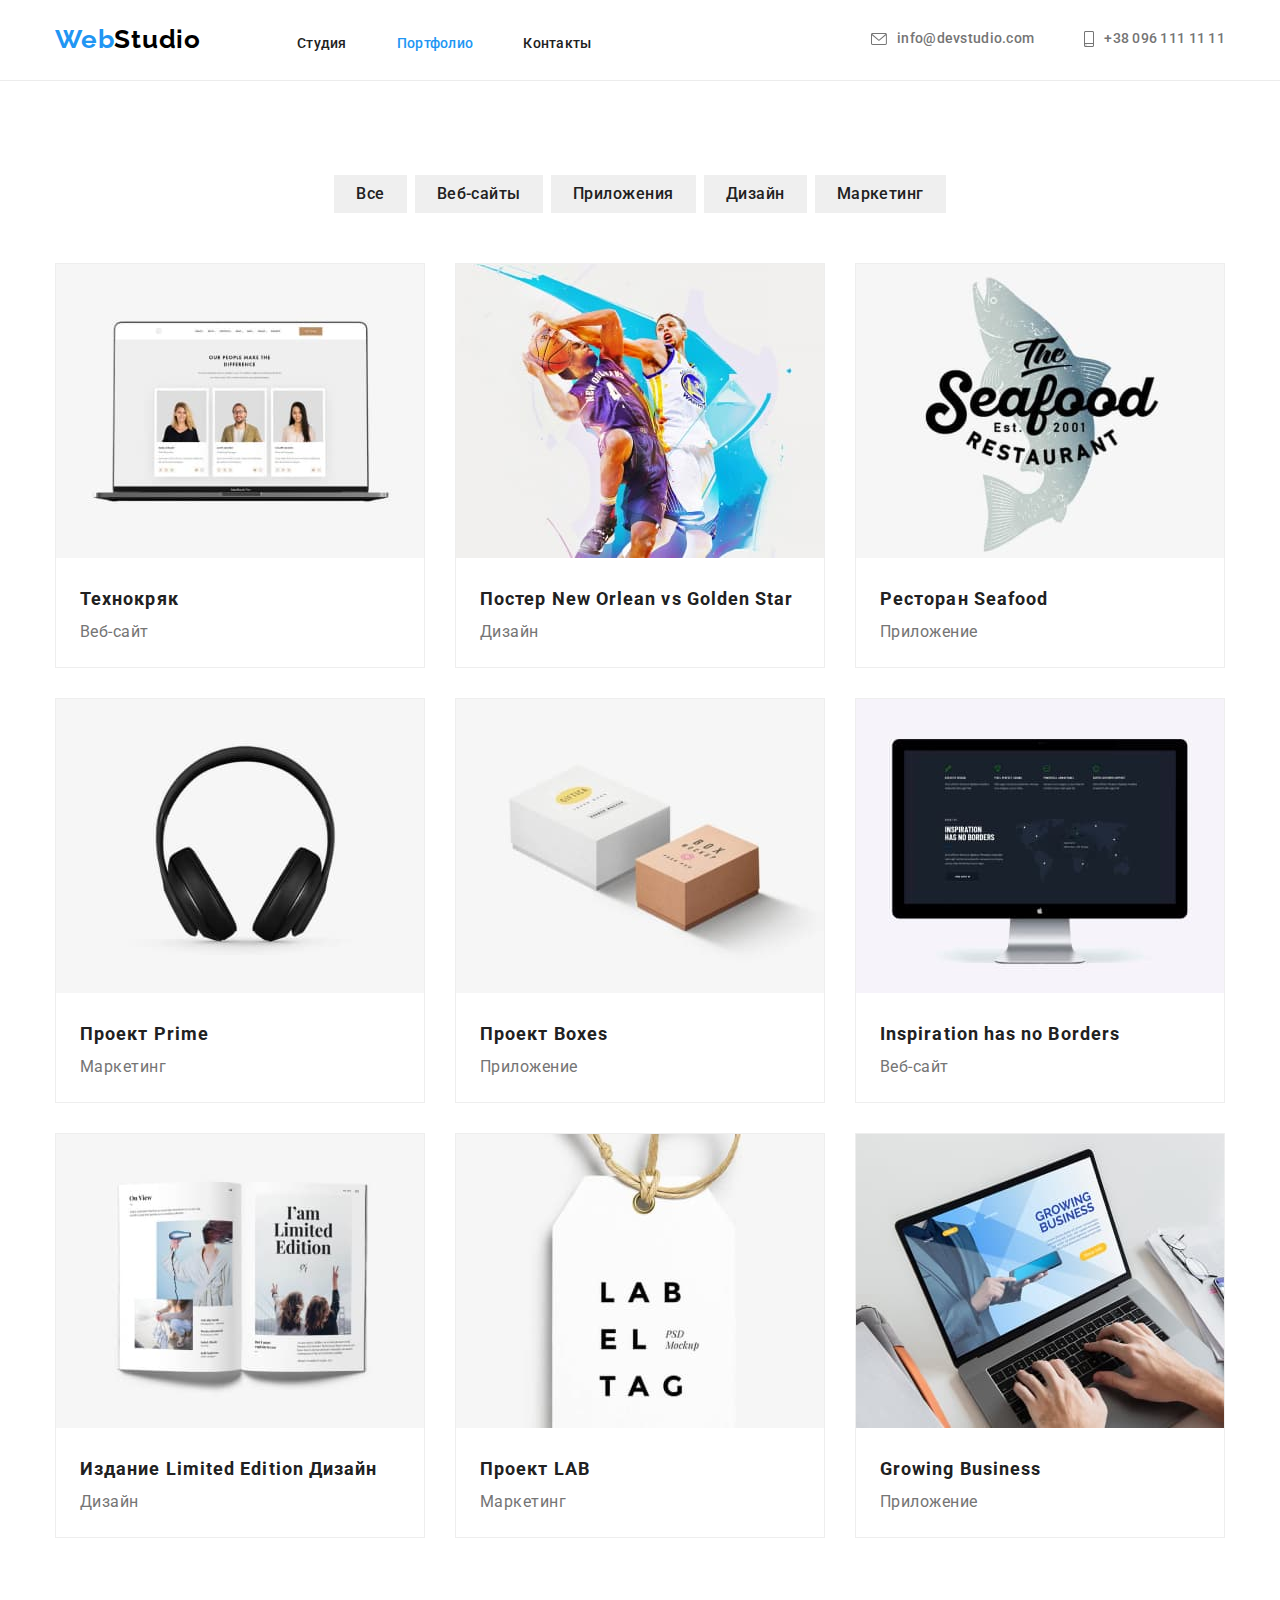
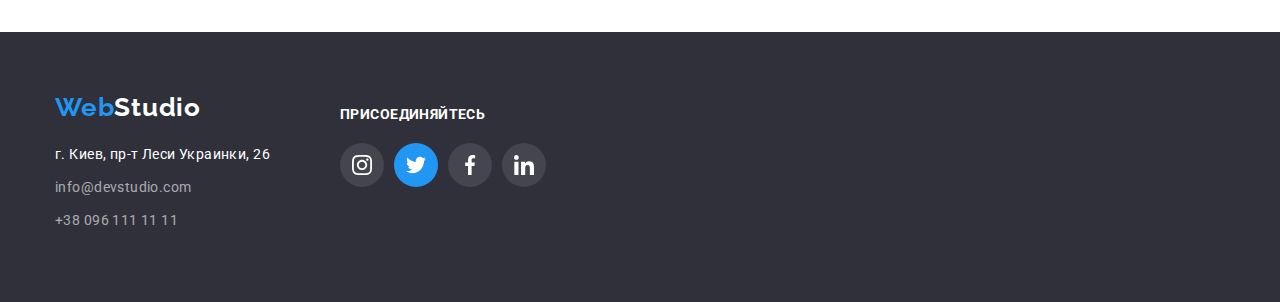
==== portfolio.html @ 2ca8a131 "GoIT" ====
<!DOCTYPE html>
<html lang="ru">
  <head>
    <meta charset="UTF-8" />
    <meta http-equiv="X-UA-Compatible" content="IE=edge" />
    <meta name="viewport" content="width=device-width, initial-scale=1.0" />
    <title>Document</title>
    <link rel="preconnect" href="https://fonts.googleapis.com" />
    <link rel="preconnect" href="https://fonts.gstatic.com" crossorigin />
    <link
      href="https://fonts.googleapis.com/css2?family=Raleway:wght@700&family=Roboto:wght@400;500;700;900&display=swap"
      rel="stylesheet"
    />
    <link
      rel="stylesheet"
      href="https://cdnjs.cloudflare.com/ajax/libs/modern-normalize/1.0.0/modern-normalize.min.css"
    />
    <link rel="stylesheet" href="./css/styles.css" />
  </head>

  <body>
    <!--header-->
    <header class="header">
      <div class="container main-nav">
        <nav class="nav">
          <a href="index.html" class="logo-fist"
            >Web<span class="logo-second">Studio</span>
          </a>

          <ul class="list-nav">
            <li class="item">
              <a href="./index.html " class="link">Студия</a>
            </li>
            <li class="item">
              <a href="./portfolio.html" class="link current">Портфолио</a>
            </li>
            <li class="item">
              <a href="./index.html" class="link">Контакты</a>
            </li>
          </ul>
        </nav>

        <ul class="list-contacts">
          <li class="item">
            <a href="mailto:info@devstudio.com" class="link">
              <svg class="icon" width="16" height="12">
                <use href="./images/symbol-defs.svg#envelope"></use>
              </svg>
              info@devstudio.com
            </a>
          </li>
          <li class="item">
            <a href="tel:+380961111111" class="link">
              <svg class="icon" width="10" height="16">
                <use href="./images/symbol-defs.svg#smartphone"></use>
              </svg>
              +38 096 111 11 11
            </a>
          </li>
        </ul>
      </div>
    </header>
    <main class="portfolio-content">
      <section class="portfolio-section">
        <div class="container">
          <ul class="filters">
            <li class="item">
              <button type="button" class="btn">Все</button>
            </li>
            <li class="item">
              <button type="button" class="btn">Веб-сайты</button>
            </li>
            <li class="item">
              <button type="button" class="btn">Приложения</button>
            </li>
            <li class="item">
              <button type="button" class="btn">Дизайн</button>
            </li>
            <li class="item">
              <button type="button" class="btn">Маркетинг</button>
            </li>
          </ul>

          <ul class="soft-list">
            <li class="item">
              <a href="">
                <img src="./images/laptop.jpg" width="370" alt="laptop" />
              </a>

              <div class="soft-card">
                <h3 class="card-name">Технокряк</h3>
                <p class="card-text">Веб-сайт</p>
              </div>
            </li>
            <li class="item">
              <a href="">
                <img src="./images/poster.jpg" width="370" alt="poster" />
              </a>
              <div class="soft-card">
                <h3 class="card-name">Постер New Orlean vs Golden Star</h3>
                <p class="card-text">Дизайн</p>
              </div>
            </li>
            <li class="item">
              <a href="">
                <img
                  src="./images/logo-restaurant.jpg"
                  width="370"
                  alt="restaurant"
              /></a>
              <div class="soft-card">
                <h3 class="card-name">Ресторан Seafood</h3>
                <p class="card-text">Приложение</p>
              </div>
            </li>
            <li class="item">
              <a href="">
                <img src="./images/headphones.jpg" width="370" alt="headphones"
              /></a>
              <div class="soft-card">
                <h3 class="card-name">Проект Prime</h3>
                <p class="card-text">Маркетинг</p>
              </div>
            </li>
            <li class="item">
              <a href=""
                ><img src="./images/box.jpg" width="370" alt="box"
              /></a>
              <div class="soft-card">
                <h3 class="card-name">Проект Boxes</h3>
                <p class="card-text">Приложение</p>
              </div>
            </li>
            <li class="item">
              <a href=""
                ><img src="./images/monoblock.jpg" width="370" alt="monoblock"
              /></a>
              <div class="soft-card">
                <h3 class="card-name">Inspiration has no Borders</h3>
                <p class="card-text">Веб-сайт</p>
              </div>
            </li>
            <li class="item">
              <a href=""
                ><img src="./images/book.jpg" width="370" alt="book"
              /></a>
              <div class="soft-card">
                <h3 class="card-name">Издание Limited Edition Дизайн</h3>
                <p class="card-text">Дизайн</p>
              </div>
            </li>
            <li class="item">
              <a href=""
                ><img src="./images/tag.jpg" width="370" alt="tag"
              /></a>
              <div class="soft-card">
                <h3 class="card-name">Проект LAB</h3>
                <p class="card-text">Маркетинг</p>
              </div>
            </li>
            <li class="item">
              <a href=""
                ><img
                  src="./images/working-on-a-laptop.jpg"
                  width="370"
                  alt="working"
              /></a>
              <div class="soft-card">
                <h3 class="card-name">Growing Business</h3>
                <p class="card-text">Приложение</p>
              </div>
            </li>
          </ul>
        </div>
      </section>
    </main>
    <footer class="footer">
      <div class="container">
        <div class="info-footer">
          <div class="footer-logo">
            <a href="index.htm" class="logo-third"
              >Web<span class="logo-fourth">Studio</span>
            </a>
          </div>

          <address class="address">
            <ul>
              <li>г. Киев, пр-т Леси Украинки, 26</li>
              <li>
                <a href="mailto:info@devstudio.com" class="link"
                  >info@devstudio.com</a
                >
              </li>
              <li class="item">
                <a href="tel:+380961111111" class="link">+38 096 111 11 11</a>
              </li>
            </ul>
          </address>
        </div>
        <section class="network">
          <h3 class="network-name">присоединяйтесь</h3>
          <ul class="network-list">
            <li class="item">
              <a href="https://www.instagram.com/" class="link">
                <svg class="icon" width="20" height="20">
                  <use href="./images/symbol-defs.svg#instagram"></use>
                </svg>
              </a>
            </li>
            <li class="item">
              <a href="https://twitter.com/" class="link twitter">
                <svg class="icon" width="20" height="20">
                  <use href="./images/symbol-defs.svg#twitter"></use>
                </svg>
              </a>
            </li>
            <li class="item">
              <a href="https://facebook.com/" class="link">
                <svg class="icon" width="20" height="20">
                  <use href="./images/symbol-defs.svg#facebook"></use>
                </svg>
              </a>
            </li>
            <li class="item">
              <a href="https://linkedin.com/" class="link">
                <svg class="icon" width="20" height="20">
                  <use href="./images/symbol-defs.svg#linkedin"></use>
                </svg>
              </a>
            </li>
          </ul>
        </section>
      </div>
    </footer>
  </body>
</html>
---- css/styles.css ----
:root {
    --primary-text-color: #757575;
    --title-tex-color:#212121;
    --accent-color:#2196F3;
    --primary-white-color:#FFFFFF;
    --primary-background-color:#E5E5E5;
    --secondary-background-color:#2F303A;
    --primary-icon-color:#afb1b8;
}
body {
    
    margin: 0;
    font-family: 'Roboto',
    sans-serif;
    font-size: 14px;
    background-color: var(--primary-white-color);
    color: var(--primary-text-color);
}
html {
    box-sizing: border-box;
}
*,
 ::before,
 ::after {
    box-sizing: inherit;
}

a {
    text-decoration: none;
}
a:hover {
    text-decoration: none;
}

ul,
li { 
    margin: 0;
    padding: 0;
    list-style-type: none;
}
.img {
    display: block;
}
/*heder*/
.container {
   
    width: 1200px;
    padding-right:  15px;
    padding-left:  15px;
    margin-left: auto;
    margin-right: auto;
    
}
.header {
    padding-top: 24px;
    padding-bottom: 25px;
    background: var(--primary-white-color);
    border-bottom: 1px solid #ECECEC;
}
.main-nav {
    display: flex;
    align-items: center;
   
}
   
.logo-fist,
.logo-second {
    display: inline-block;
    margin: 0;
    padding: 0;
    margin-left: auto;
    
    font-family: Raleway;
    font-weight: 700;
    font-size: 26px;
    line-height: 1.19;
    letter-spacing: 0.03em;
    
    
}

.logo-second {
   
    color: #000000;

}
.logo-fist {

    color: var(--accent-color);
    
}
.list-nav {
    
    display: inline-flex;
    margin-left: 93px;
}
.list-nav .item + .item {
    
    margin-left: 50px;
   
}

.list-nav .link {
    display: block;
    font-weight: 500;
    font-size: 14px;
    line-height: 1.14;
    letter-spacing: 0.02em;
    color: var(--title-tex-color);
} 
.list-nav .link.current {
    color: var(--accent-color);
}
.list-nav .link:hover,
.list-nav .link:focus {
    color: var(--accent-color);
}
.list-contacts {

    display: inline-flex;
    margin-left: auto;
    
}
.list-contacts .item + .item {
    margin-left: 50px;
}
.list-contacts .link {
    display: flex;
    align-items:center;
    font-weight: 500;
    font-size: 14px;
    line-height: 1.14;
    letter-spacing: 0.02em;
    color: var(--primary-text-color);

}
.list-contacts .icon {

    margin-right: 10px;
    fill: var(--primary-text-color);
}
.list-contacts a:hover svg,
.list-contacts a:focus svg{
    fill: var(--accent-color);}

.list-contacts .link:hover,
.list-contacts .link:focus {
    color: var(--accent-color);
    fill: var(--accent-color);
}

/*hero*/
.hero {
    padding-top: 200px;
    padding-bottom: 200px;
    margin: 0 auto;
    text-align: center;    
    background: var(--secondary-background-color);
} 

/* Img Overlay */

.overlay {

    max-width: 1600px;
    min-height: 600px;
    margin-left: auto;
    margin-right: auto;
    background-image: linear-gradient(to right, rgba(47, 48, 58, 0.5), rgba(47, 48, 58, 0.3)), url(../images/img-overlay.jpg); 
    background-repeat: no-repeat;
    background-position: center;
    background-size: cover;

}

h1 {
    
    
    margin-top: 0px;
    font-weight: 900;  
    font-size: 44px;
    line-height:1.36;
    letter-spacing: 0.06em;
    margin-bottom: 30px;
    text-transform: uppercase;
    color: var(--primary-white-color);
   
}


.button {

    display: inline-block;  
    padding: 10px 32px;
    min-width: 200px;
    font-family: inherit;
    font-weight: 700;
    font-size: 16px;
    line-height: 1.87;
    align-items: center;
    letter-spacing: 0.06em;
    cursor: pointer;
    color: var(--primary-white-color);
    background-color: var(--accent-color);
    
}
.button:hover,
.button:focus {
    filter: drop-shadow(0px 4px 4px rgba(0, 0, 0, 0.25));
    border-radius: 4px solid;
}
.button .primary {
    color: var(--title-tex-color);
    background-color: #F5F4FA;
}
.button .secondary {
    color: var(--accent-color);
    background-color: var(--primary-white-color);
}
/*peculiarities*/
.post {
    
    background: var(--primary-white-color);
    padding-top: 94px;
    padding-bottom: 94px;
   
       }
.post-list {
    
    display: flex;
    flex-wrap: wrap;
    
}
.post-list .item {
    width: 270px;
        
}
.post-list .item + .item {
     margin-left: 30px;
    
}
.post-title {
    margin: 0;
    padding: 0;
    margin-bottom: 10px;
    font-weight: 700;
    font-size: 14px;
    line-height: 1.14;
    letter-spacing: 0.03em;
    text-transform: uppercase;
    color: var(--title-tex-color);
}
.post-text {
    margin: 0;
    padding: 0;
    font-weight: 400;
    font-size: 14px;
    line-height: 1.71;
    letter-spacing: 0.03em;
    color: var(--primary-text-color);
}
.icon-box {
    display: flex;
    justify-content: center;
    align-items: center;

    width: 270px;
    height: 120px;
    margin-bottom: 30px;
    background: #F5F4FA;
    border-radius: 4px;

} 
.icon-box + .icon-box {
    margin-left: 30px;
}

/*we doing */
.we-doing {
    
    padding-bottom: 94px;
    background: var(--primary-white-color);
}
.content-list {
    display: flex;
    flex-wrap: wrap;
}
.content-list .item + .item {
    margin-left: 30px; 
}

.section-name 
{
    margin: 0 auto;
    margin-bottom: 50px;
   
    font-weight: 700;
    font-size: 36px;
    text-align: center;
    letter-spacing: 0.03em;
    line-height: 1.17;
    color: var(--title-tex-color);
} 



/*our team*/
.team {
   
    padding-top:  94px;
    padding-bottom: 94px;
    background: #F5F4FA;
}
.team-list {

    display: flex;
    flex-wrap: wrap;
}
.team-list .item + .item {
    
    margin-left: 30px;
}
     
.team-list .item {
    text-align: center;
    align-items:center;
    background: #FFFFFF;
    box-shadow: 0px 1px 3px rgba(0, 0, 0, 0.12),
    0px 1px 1px rgba(0, 0, 0, 0.14),
    0px 2px 1px rgba(0, 0, 0, 0.2);
    border-radius: 0px 0px 4px 4px;
    
}         
.team-box {
    
    padding-top: 30px;
    padding-bottom: 30px;
    
}           

.box-name {
    margin: 0;
    margin-bottom: 10px;
    font-weight: 500;
    font-size: 16px;
    line-height: 1.19;
    letter-spacing: 0.03em;
    color: var(--title-tex-color);

}
.box-text {
    margin: 0;
    font-weight: 400;
    font-size: 16px;
    line-height: 1.19;
    letter-spacing: 0.03em;
    color: var(--primary-text-color);

}
.social-list {

    display: flex;
    justify-content: center;
    align-items: center;
    margin-top: 15px;
    
}
.social-list .list-item + .list-item {
    margin-left: 10px;
}
.social-list .link {

    display: flex;
    justify-content: center;
    align-items:center;
    text-decoration: none;
    width: 44px;
    height: 44px;
    border-radius: 50%; 
    
}
.social-list .icon {
   
    fill: var(--primary-icon-color);
}

.social-list a:hover svg,
.social-list a:focus svg {

    fill: var(--primary-white-color);
}      

.social-list .link:hover,
.social-list .link:focus {
    fill: var(--primary-white-color);
    background-color:var(--accent-color);
}

/*clients*/

.clients {
    
    padding-top: 94px;
    padding-bottom:  94px;
}
.clients-list {

    display: flex;
    flex-wrap: wrap;
}

.clients .link {
    display: flex;
    justify-content: center;
    align-items:center;
    width: 170px;
    height: 92px;
    border: 1px solid #AFB1B8;
}
.clients .item + .item {
    
    margin-left: 30px;
    
}

.clients .icon {
    fill: var(--primary-icon-color);
}
.clients a:hover svg,
.clients a:focus svg {

    fill: var(--accent-color);
 
}
.clients .link:hover,
.clients .link:focus{
    border: 1px solid var(--accent-color);
}


/* basement */ 
.footer {

    display: flex; 
    padding-top: 60px;
    padding-bottom: 60px;
    background: var(--secondary-background-color);
}
.footer-logo {
    
    margin-bottom: 20px;
}
.logo-third,
.logo-fourth {

    font-family: Raleway;
    font-weight: 700;
    font-size: 26px;
    line-height: 1.19;
    letter-spacing: 0.03em;
}
.logo-third {
    text-decoration: none;
    color: var(--accent-color);

}
.logo-fourth {   
    color: var(--primary-white-color);

}

.address li {
    display: block;
    margin: 0;
    margin-bottom: 9px; 

    font-style: normal;
    font-weight: 400;
    font-size: 14px;
    line-height: 1.71;
    letter-spacing: 0.03em;
    color: var(--primary-white-color);
    
}
.address .link {
    display: block;
    margin: 0;

    font-style: normal;
    font-weight: 400;
    font-size: 14px;
    line-height: 1.71;
    letter-spacing: 0.03em;
    color: rgba(255, 255, 255, 0.6);

}
.info-footer { 
    float: left;
    margin-right: 70px;
}

/*social networks*/

.network {
    display: flex;
    flex-direction: column;
    margin-top: 15px;
    width: 206px;
    
   
}
.network-name {
    margin: 0;
    margin-bottom: 20px;

    font-weight: 700;
    font-size: 14px;
    line-height: 1.14;
    letter-spacing: 0.03em;
    text-transform: uppercase;
    color: var(--primary-white-color);
}

.network-list {
    display: flex;
    flex-wrap: wrap;
}
.network-list .link {
   display: flex;
   justify-content: center;
   align-items:center;
   width: 44px;
   height: 44px;
   border-radius: 50%;
   background: rgba(255, 255, 255, 0.1)
}
.network-list .item + .item {
    margin-left: 10px;
}
.network .icon{
    fill: var(--primary-white-color);
}

.network .twitter {
    background: var(--accent-color);
}
/* Portfolio Page*/
.btn { 
    display: block;
    font-family: inherit;
    border-radius: 4px solid;
    border: transparent;
    font-weight: 500;
    font-size: 16px;
    line-height: 1.62;
    text-align: center;
    letter-spacing: 0.03em;
    padding: 6px 22px;
    cursor: pointer;
    overflow:hidden;
    color: var(--title-tex-color);
}
.btn:hover,
.btn:focus {
    color: #FFFFFF;
    background: #2196F3;
    box-shadow: 0px 3px 1px rgba(0, 0, 0, 0.1),
    0px 1px 2px rgba(0, 0, 0, 0.08),
    0px 2px 2px rgba(0, 0, 0, 0.12);
    border-radius: 4px;
}


/*portfolio section*/
.portfolio-section {
    padding-top: 94px;
    padding-bottom: 94px;
     
}

.filters {
    display: flex;
    align-items: center;
    text-align: center;
    justify-content: center;
    margin-bottom: 50px;
      
}
.filters .item + .item {
    margin-left: 8px;
}

.soft-list {

    display: flex;
    flex-wrap: wrap; 
    margin-right: 0; 
    margin-left: 0; 
   
}

.soft-list .item{
    width: calc((100% - 60px)/3) ;
    margin-right: 30px;
    margin-bottom: 30px;
} 

.soft-list .item {
    overflow:hidden;
    background: #FFFFFF;
    border: 1px solid #EEEEEE;
    box-sizing: border-box;

}
.soft-list .item:nth-child( 3n ) {
    margin-right: 0;
    
}
.soft-list .item:nth-last-child( -n +3 ) {
    margin-bottom: 0;
}
.soft-list .item:hover {
    border: 1px solid #EEEEEE;
    box-sizing: border-box;
    box-shadow: 0px 1px 1px rgba(0, 0, 0, 0.12), 0px 4px 4px rgba(0, 0, 0, 0.06), 1px 4px 6px rgba(0, 0, 0, 0.16);

}
.soft-card {
    padding-top: 20px;
    padding-bottom: 20px;
    padding-left: 24px;
}
.card-name {
    margin: 0;
    font-weight: 700;
    font-size: 18px;
    line-height: 2;
    letter-spacing: 0.06em;
    color: var(--title-tex-color);
}
.card-text {
    margin: 0;
    font-weight: 400;
    font-size: 16px;
    line-height: 1.87;
    letter-spacing: 0.03em;
    color: var(--primary-text-color);
}
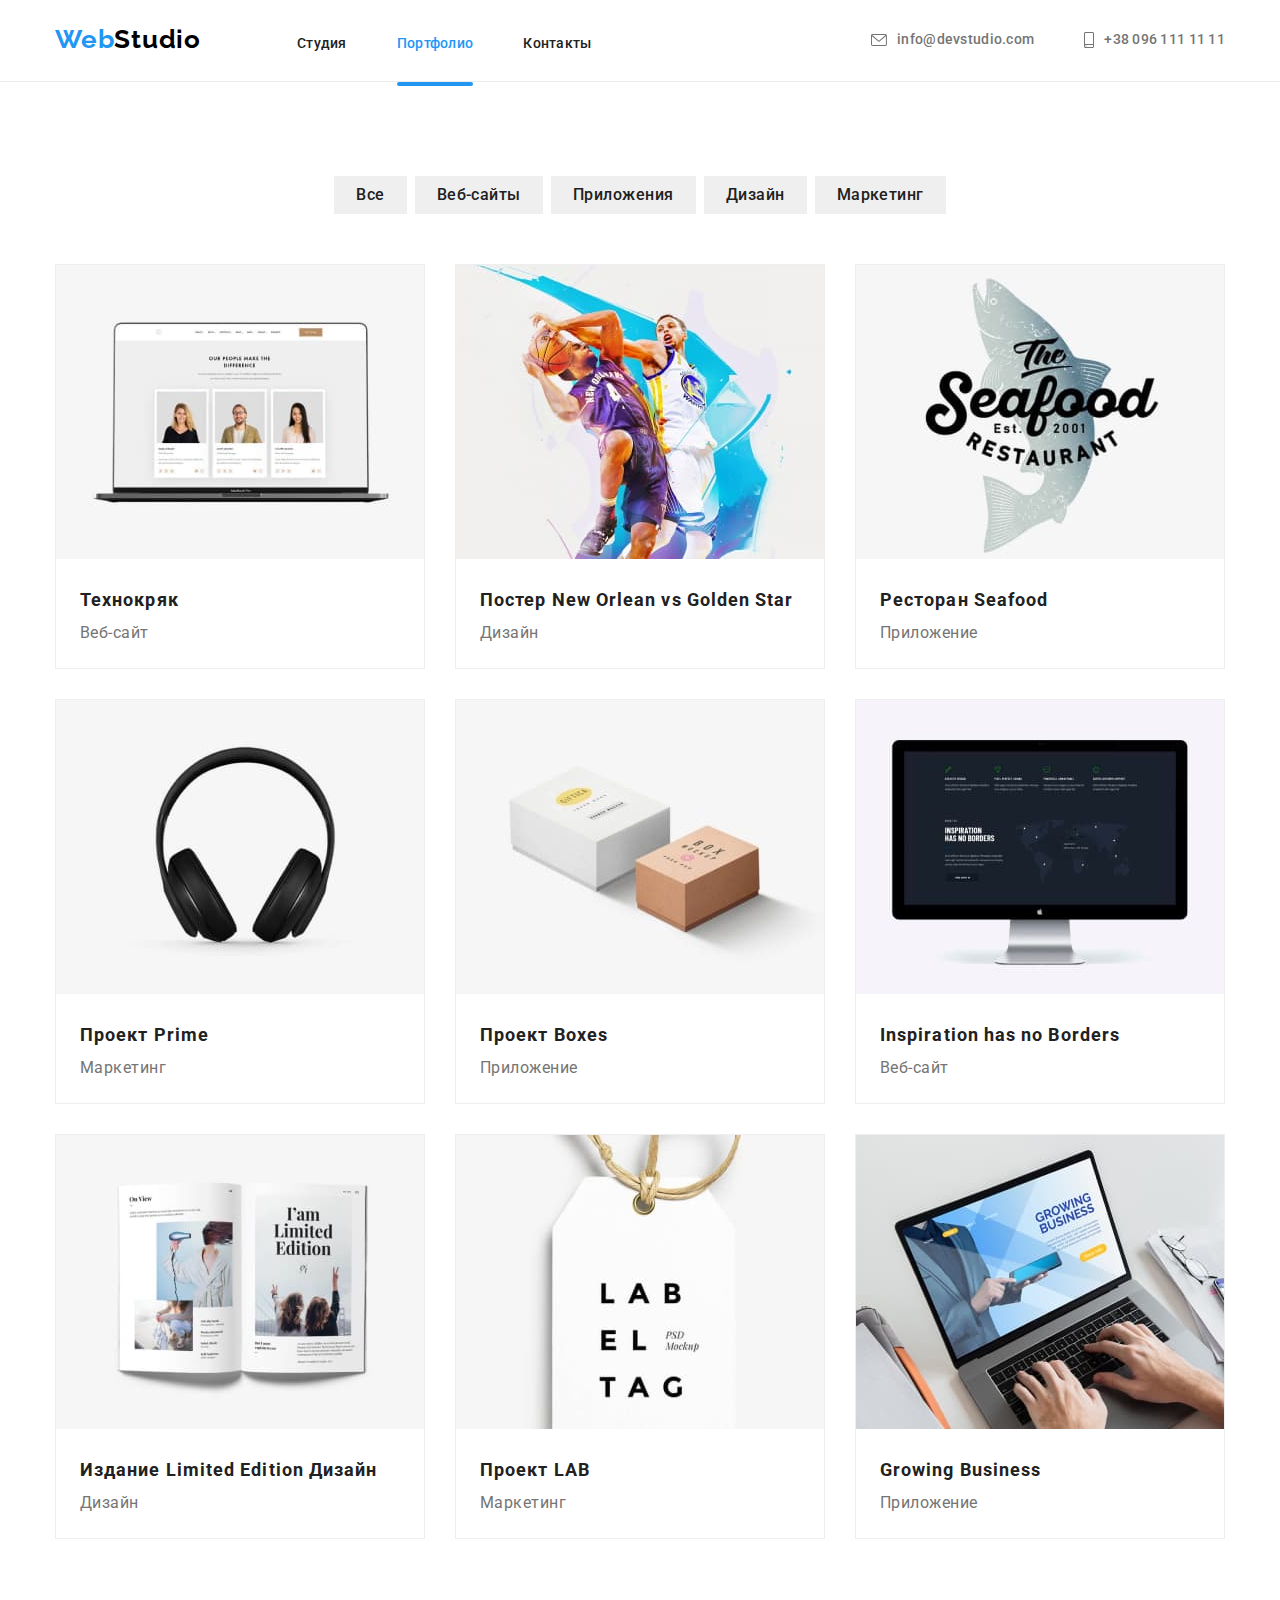
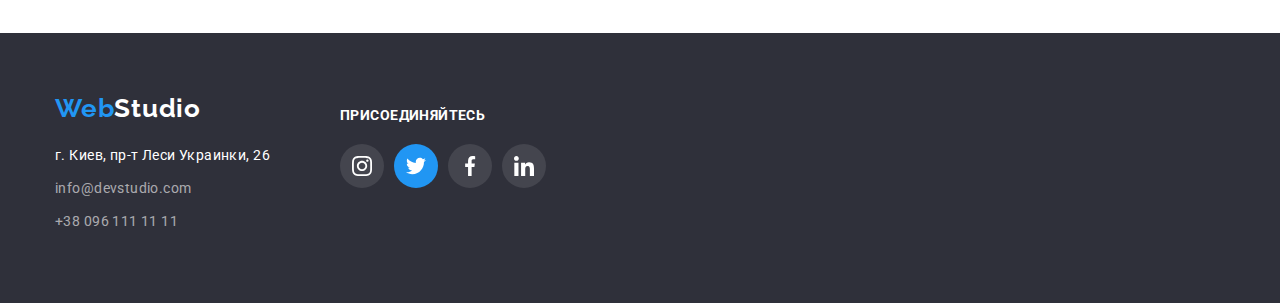
==== commit 2fca45f5: "GoIT" ====
--- a/portfolio.html
+++ b/portfolio.html
@@ -83,88 +83,156 @@
 
           <ul class="soft-list">
             <li class="item">
-              <a href="">
+              <div class="description">
                 <img src="./images/laptop.jpg" width="370" alt="laptop" />
-              </a>
-
+                <div class="description-info">
+                  <p class="description-title">
+                    Технокряк это современная площадка распространения
+                    коронавируса. Компании используют эту платформу для
+                    цифрового шпионажа и атак на защищённые сервера конкурентов.
+                  </p>
+                </div>
+              </div>
               <div class="soft-card">
                 <h3 class="card-name">Технокряк</h3>
                 <p class="card-text">Веб-сайт</p>
               </div>
             </li>
             <li class="item">
-              <a href="">
+              <div class="description">
                 <img src="./images/poster.jpg" width="370" alt="poster" />
-              </a>
+                <div class="description-info">
+                  <p class="description-title">
+                    Технокряк это современная площадка распространения
+                    коронавируса. Компании используют эту платформу для
+                    цифрового шпионажа и атак на защищённые сервера конкурентов.
+                  </p>
+                </div>
+              </div>
               <div class="soft-card">
                 <h3 class="card-name">Постер New Orlean vs Golden Star</h3>
                 <p class="card-text">Дизайн</p>
               </div>
             </li>
             <li class="item">
-              <a href="">
+              <div class="description">
                 <img
                   src="./images/logo-restaurant.jpg"
                   width="370"
                   alt="restaurant"
-              /></a>
+                />
+                <div class="description-info">
+                  <p class="description-title">
+                    Технокряк это современная площадка распространения
+                    коронавируса. Компании используют эту платформу для
+                    цифрового шпионажа и атак на защищённые сервера конкурентов.
+                  </p>
+                </div>
+              </div>
               <div class="soft-card">
                 <h3 class="card-name">Ресторан Seafood</h3>
                 <p class="card-text">Приложение</p>
               </div>
             </li>
             <li class="item">
-              <a href="">
-                <img src="./images/headphones.jpg" width="370" alt="headphones"
-              /></a>
+              <div class="description">
+                <img
+                  src="./images/headphones.jpg"
+                  width="370"
+                  alt="headphones"
+                />
+                <div class="description-info">
+                  <p class="description-title">
+                    Технокряк это современная площадка распространения
+                    коронавируса. Компании используют эту платформу для
+                    цифрового шпионажа и атак на защищённые сервера конкурентов.
+                  </p>
+                </div>
+              </div>
               <div class="soft-card">
                 <h3 class="card-name">Проект Prime</h3>
                 <p class="card-text">Маркетинг</p>
               </div>
             </li>
             <li class="item">
-              <a href=""
-                ><img src="./images/box.jpg" width="370" alt="box"
-              /></a>
+              <div class="description">
+                <img src="./images/box.jpg" width="370" alt="box" />
+                <div class="description-info">
+                  <p class="description-title">
+                    Технокряк это современная площадка распространения
+                    коронавируса. Компании используют эту платформу для
+                    цифрового шпионажа и атак на защищённые сервера конкурентов.
+                  </p>
+                </div>
+              </div>
               <div class="soft-card">
                 <h3 class="card-name">Проект Boxes</h3>
                 <p class="card-text">Приложение</p>
               </div>
             </li>
             <li class="item">
-              <a href=""
-                ><img src="./images/monoblock.jpg" width="370" alt="monoblock"
-              /></a>
+              <div class="description">
+                <img src="./images/monoblock.jpg" width="370" alt="monoblock" />
+                <div class="description-info">
+                  <p class="description-title">
+                    Технокряк это современная площадка распространения
+                    коронавируса. Компании используют эту платформу для
+                    цифрового шпионажа и атак на защищённые сервера конкурентов.
+                  </p>
+                </div>
+              </div>
               <div class="soft-card">
                 <h3 class="card-name">Inspiration has no Borders</h3>
                 <p class="card-text">Веб-сайт</p>
               </div>
             </li>
             <li class="item">
-              <a href=""
-                ><img src="./images/book.jpg" width="370" alt="book"
-              /></a>
+              <div class="description">
+                <img src="./images/book.jpg" width="370" alt="book" />
+                <div class="description-info">
+                  <p class="description-title">
+                    Технокряк это современная площадка распространения
+                    коронавируса. Компании используют эту платформу для
+                    цифрового шпионажа и атак на защищённые сервера конкурентов.
+                  </p>
+                </div>
+              </div>
               <div class="soft-card">
                 <h3 class="card-name">Издание Limited Edition Дизайн</h3>
                 <p class="card-text">Дизайн</p>
               </div>
             </li>
             <li class="item">
-              <a href=""
-                ><img src="./images/tag.jpg" width="370" alt="tag"
-              /></a>
+              <div class="description">
+                <img src="./images/tag.jpg" width="370" alt="tag" />
+                <div class="description-info">
+                  <p class="description-title">
+                    Технокряк это современная площадка распространения
+                    коронавируса. Компании используют эту платформу для
+                    цифрового шпионажа и атак на защищённые сервера конкурентов.
+                  </p>
+                </div>
+              </div>
               <div class="soft-card">
                 <h3 class="card-name">Проект LAB</h3>
                 <p class="card-text">Маркетинг</p>
               </div>
             </li>
             <li class="item">
-              <a href=""
-                ><img
+              <div class="description">
+                <img
                   src="./images/working-on-a-laptop.jpg"
                   width="370"
                   alt="working"
-              /></a>
+                />
+                <div class="description-info">
+                  <p class="description-title">
+                    Технокряк это современная площадка распространения
+                    коронавируса. Компании используют эту платформу для
+                    цифрового шпионажа и атак на защищённые сервера конкурентов.
+                  </p>
+                </div>
+              </div>
               <div class="soft-card">
                 <h3 class="card-name">Growing Business</h3>
                 <p class="card-text">Приложение</p>
--- a/css/styles.css
+++ b/css/styles.css
@@ -109,10 +109,24 @@
     color: var(--title-tex-color);
 } 
 .list-nav .link.current {
+
     color: var(--accent-color);
 }
+.current::after {
+    content: "";
+    display: block;
+    position: relative;
+    top: 30px;
+    bottom: auto;
+    width: 100%;
+    height: 4px;
+    border-radius: 4px;
+    background-color:var(--accent-color);
+}
+
 .list-nav .link:hover,
 .list-nav .link:focus {
+    transition: 250ms cubic-bezier(0.4, 0, 0.2, 1);
     color: var(--accent-color);
 }
 .list-contacts {
@@ -145,6 +159,7 @@
 
 .list-contacts .link:hover,
 .list-contacts .link:focus {
+    transition: 250ms cubic-bezier(0.4, 0, 0.2, 1);
     color: var(--accent-color);
     fill: var(--accent-color);
 }
@@ -206,6 +221,7 @@
 }
 .button:hover,
 .button:focus {
+    transition: 250ms cubic-bezier(0.4, 0, 0.2, 1);
     filter: drop-shadow(0px 4px 4px rgba(0, 0, 0, 0.25));
     border-radius: 4px solid;
 }
@@ -301,6 +317,30 @@
     line-height: 1.17;
     color: var(--title-tex-color);
 } 
+.img-doing {
+    position: relative;
+    
+}
+.label {
+    position: absolute;
+    display: flex;
+    align-items:center;
+    justify-content: center;
+    width: 370px;
+    height: 70px;
+    bottom: 0;
+    background: rgba(47, 48, 58, 0.8) ;
+}
+.label-text {
+    margin: 0;
+    font-weight: 700;
+    font-size: 14px;
+    line-height: 1.14px;
+    text-align: center;
+    letter-spacing: 0.03em;
+    text-transform: uppercase;
+    color: var(--primary-white-color);
+}
 
 
 
@@ -646,6 +686,82 @@
     letter-spacing: 0.03em;
     color: var(--primary-text-color);
 }
-
-
-
+.description {
+    position: relative;
+}
+.description-info::before {
+    content: "";
+    position: absolute;
+    display: inline-block;
+    top: 0;
+    left: 0;
+    width: 100%;
+    height: 100%;
+    opacity: 0;
+    background: rgba(33, 150, 243, 0.9);
+}
+.description-title {
+    position: absolute;
+    display: inline-block;
+    margin: 0;
+    font-size: 18px;
+    line-height: 1.56;
+    letter-spacing: 0.03em;
+    top: 63px;
+    left: 24px;
+    right: 24px;
+    bottom: 63px;
+   
+    opacity: 0;
+    color: var(--primary-white-color);
+}
+.description:hover .description-title {
+    opacity: 1;
+}
+
+.description-info:hover::before {
+    opacity: 1;
+}
+
+/*Modal*/
+.backdrop {
+    position: fixed;
+    top: 0;
+    left: 0;
+    width: 100%;
+    height: 100%;
+    background: rgba(0, 0, 0, 0.2);
+
+    opacity: 1;
+    transition: opacity 250ms cubic-bezier(0.4, 0, 0.2, 1);
+}
+.backdrop.is-hidden {
+    opacity: 0;
+    pointer-events: none;
+}
+
+.modal {
+    position: absolute;
+    width: 528px;
+    height: 581px;
+    top: 50%;
+    left: 50%;
+    transform: translate(50% 50%) scale(1);
+    transition: transform 250ms cubic-bezier(0.4, 0, 0.2, 1),
+     opacity 250ms cubic-bezier(0.4, 0, 0.2, 1);
+     
+    background: var(--primary-white-color);
+    box-shadow: 0px 1px 3px rgba(0, 0, 0, 0.12),
+    0px 1px 1px rgba(0, 0, 0, 0.14),
+    0px 2px 1px rgba(0, 0, 0, 0.2);
+    border-radius: 4px;
+}
+.backdrop.is-hidden .modal{
+    transform: translate(50% 50%) scale(1.1);
+}
+.close {
+    position: absolute;
+    cursor: pointer;
+    width: 30px;
+    height: 30px;
+}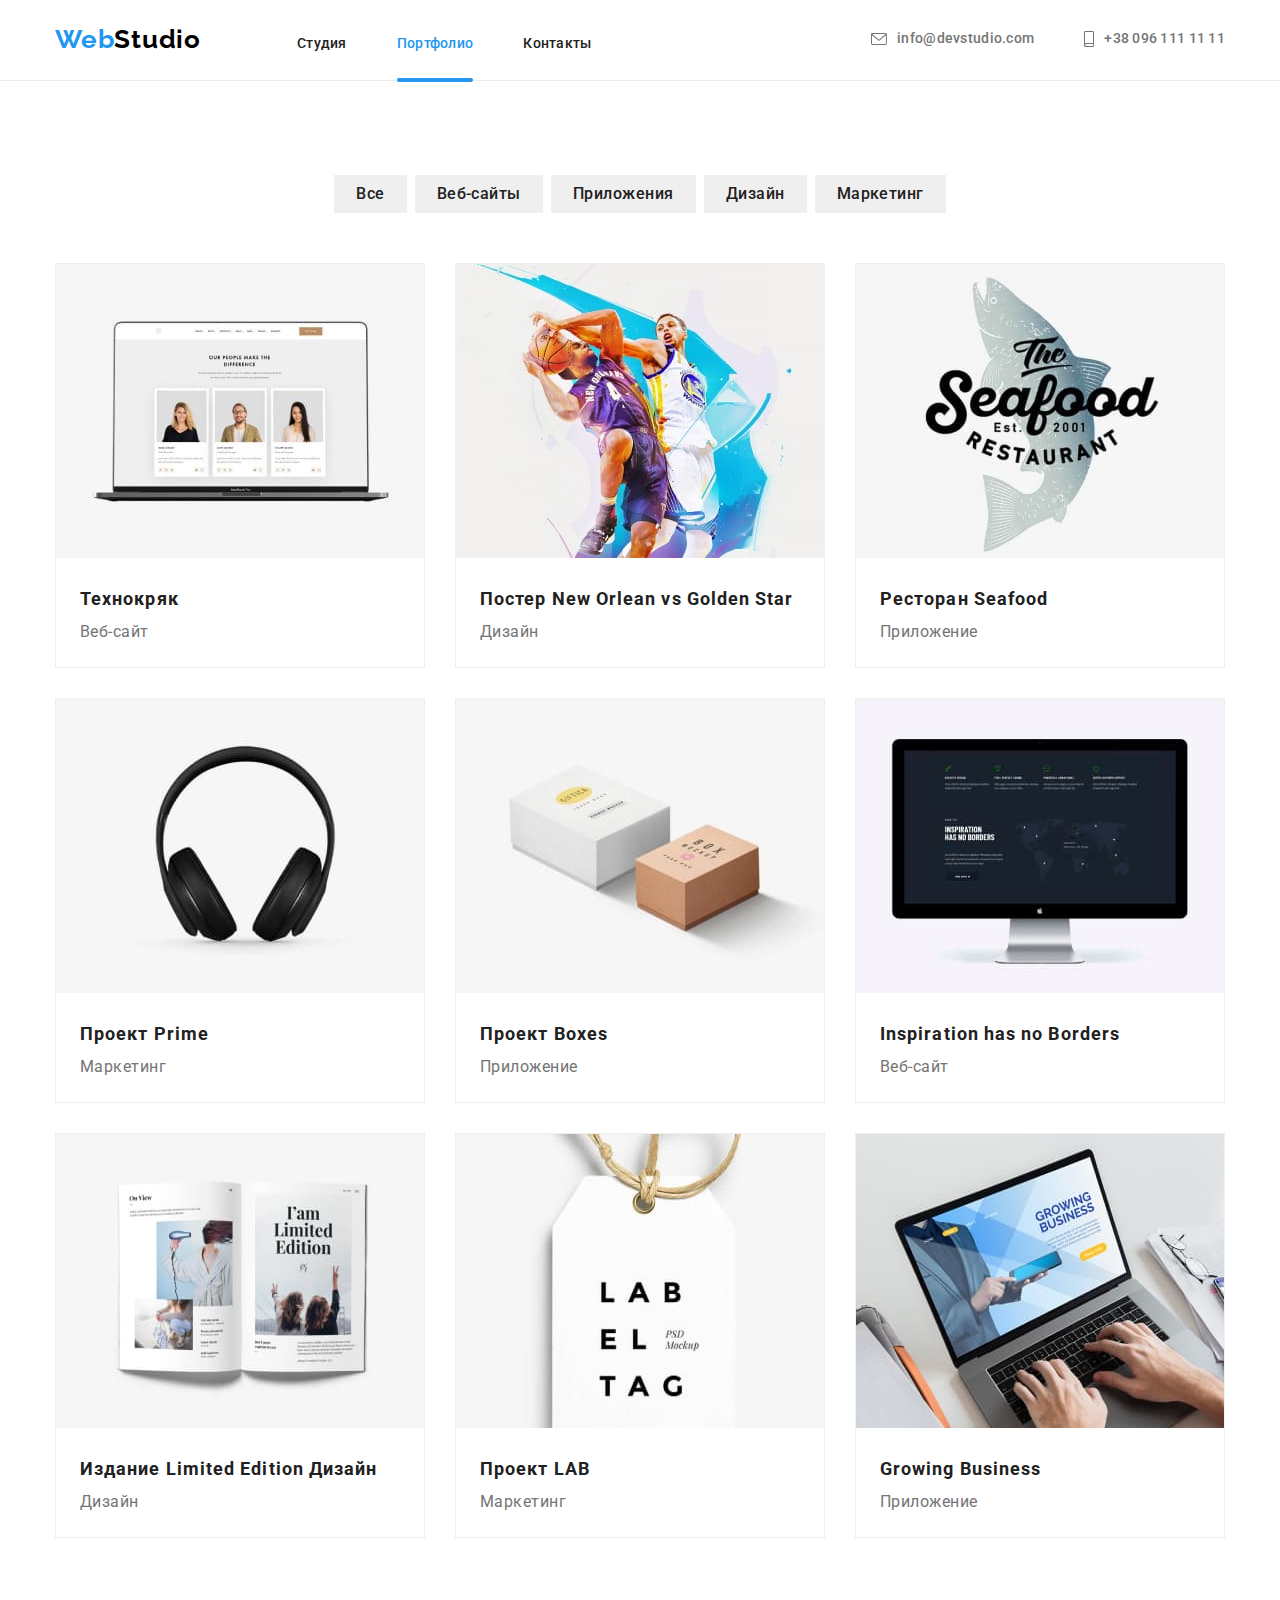
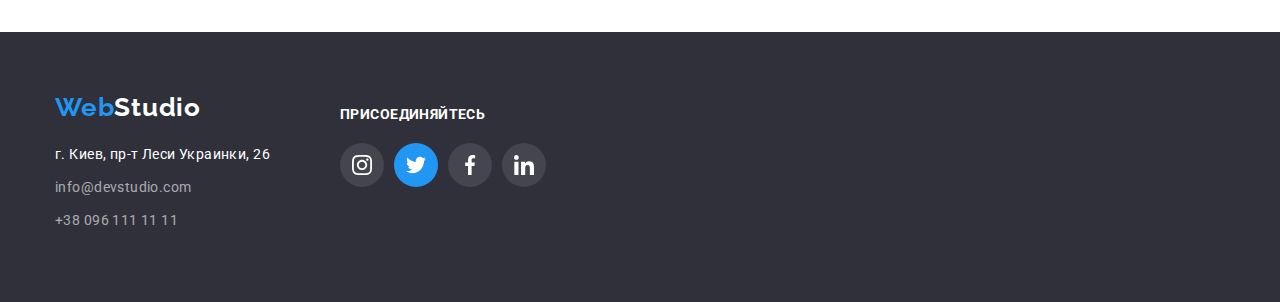
==== commit adb95613: "GoIT" ====
--- a/portfolio.html
+++ b/portfolio.html
@@ -85,12 +85,12 @@
             <li class="item">
               <div class="description">
                 <img src="./images/laptop.jpg" width="370" alt="laptop" />
-                <div class="description-info">
-                  <p class="description-title">
-                    Технокряк это современная площадка распространения
-                    коронавируса. Компании используют эту платформу для
-                    цифрового шпионажа и атак на защищённые сервера конкурентов.
-                  </p>
+                <div class="description-wrapper">
+                  <div class="description-info">
+                    Технокряк это современная площадка распространения
+                    коронавируса. Компании используют эту платформу для
+                    цифрового шпионажа и атак на защищённые сервера конкурентов.
+                  </div>
                 </div>
               </div>
               <div class="soft-card">
@@ -101,12 +101,12 @@
             <li class="item">
               <div class="description">
                 <img src="./images/poster.jpg" width="370" alt="poster" />
-                <div class="description-info">
-                  <p class="description-title">
-                    Технокряк это современная площадка распространения
-                    коронавируса. Компании используют эту платформу для
-                    цифрового шпионажа и атак на защищённые сервера конкурентов.
-                  </p>
+                <div class="description-wrapper">
+                  <div class="description-info">
+                    Технокряк это современная площадка распространения
+                    коронавируса. Компании используют эту платформу для
+                    цифрового шпионажа и атак на защищённые сервера конкурентов.
+                  </div>
                 </div>
               </div>
               <div class="soft-card">
@@ -121,12 +121,12 @@
                   width="370"
                   alt="restaurant"
                 />
-                <div class="description-info">
-                  <p class="description-title">
-                    Технокряк это современная площадка распространения
-                    коронавируса. Компании используют эту платформу для
-                    цифрового шпионажа и атак на защищённые сервера конкурентов.
-                  </p>
+                <div class="description-wrapper">
+                  <div class="description-info">
+                    Технокряк это современная площадка распространения
+                    коронавируса. Компании используют эту платформу для
+                    цифрового шпионажа и атак на защищённые сервера конкурентов.
+                  </div>
                 </div>
               </div>
               <div class="soft-card">
@@ -141,12 +141,12 @@
                   width="370"
                   alt="headphones"
                 />
-                <div class="description-info">
-                  <p class="description-title">
-                    Технокряк это современная площадка распространения
-                    коронавируса. Компании используют эту платформу для
-                    цифрового шпионажа и атак на защищённые сервера конкурентов.
-                  </p>
+                <div class="description-wrapper">
+                  <div class="description-info">
+                    Технокряк это современная площадка распространения
+                    коронавируса. Компании используют эту платформу для
+                    цифрового шпионажа и атак на защищённые сервера конкурентов.
+                  </div>
                 </div>
               </div>
               <div class="soft-card">
@@ -157,12 +157,12 @@
             <li class="item">
               <div class="description">
                 <img src="./images/box.jpg" width="370" alt="box" />
-                <div class="description-info">
-                  <p class="description-title">
-                    Технокряк это современная площадка распространения
-                    коронавируса. Компании используют эту платформу для
-                    цифрового шпионажа и атак на защищённые сервера конкурентов.
-                  </p>
+                <div class="description-wrapper">
+                  <div class="description-info">
+                    Технокряк это современная площадка распространения
+                    коронавируса. Компании используют эту платформу для
+                    цифрового шпионажа и атак на защищённые сервера конкурентов.
+                  </div>
                 </div>
               </div>
               <div class="soft-card">
@@ -173,12 +173,12 @@
             <li class="item">
               <div class="description">
                 <img src="./images/monoblock.jpg" width="370" alt="monoblock" />
-                <div class="description-info">
-                  <p class="description-title">
-                    Технокряк это современная площадка распространения
-                    коронавируса. Компании используют эту платформу для
-                    цифрового шпионажа и атак на защищённые сервера конкурентов.
-                  </p>
+                <div class="description-wrapper">
+                  <div class="description-info">
+                    Технокряк это современная площадка распространения
+                    коронавируса. Компании используют эту платформу для
+                    цифрового шпионажа и атак на защищённые сервера конкурентов.
+                  </div>
                 </div>
               </div>
               <div class="soft-card">
@@ -189,12 +189,12 @@
             <li class="item">
               <div class="description">
                 <img src="./images/book.jpg" width="370" alt="book" />
-                <div class="description-info">
-                  <p class="description-title">
-                    Технокряк это современная площадка распространения
-                    коронавируса. Компании используют эту платформу для
-                    цифрового шпионажа и атак на защищённые сервера конкурентов.
-                  </p>
+                <div class="description-wrapper">
+                  <div class="description-info">
+                    Технокряк это современная площадка распространения
+                    коронавируса. Компании используют эту платформу для
+                    цифрового шпионажа и атак на защищённые сервера конкурентов.
+                  </div>
                 </div>
               </div>
               <div class="soft-card">
@@ -205,12 +205,12 @@
             <li class="item">
               <div class="description">
                 <img src="./images/tag.jpg" width="370" alt="tag" />
-                <div class="description-info">
-                  <p class="description-title">
-                    Технокряк это современная площадка распространения
-                    коронавируса. Компании используют эту платформу для
-                    цифрового шпионажа и атак на защищённые сервера конкурентов.
-                  </p>
+                <div class="description-wrapper">
+                  <div class="description-info">
+                    Технокряк это современная площадка распространения
+                    коронавируса. Компании используют эту платформу для
+                    цифрового шпионажа и атак на защищённые сервера конкурентов.
+                  </div>
                 </div>
               </div>
               <div class="soft-card">
@@ -225,12 +225,12 @@
                   width="370"
                   alt="working"
                 />
-                <div class="description-info">
-                  <p class="description-title">
-                    Технокряк это современная площадка распространения
-                    коронавируса. Компании используют эту платформу для
-                    цифрового шпионажа и атак на защищённые сервера конкурентов.
-                  </p>
+                <div class="description-wrapper">
+                  <div class="description-info">
+                    Технокряк это современная площадка распространения
+                    коронавируса. Компании используют эту платформу для
+                    цифрового шпионажа и атак на защищённые сервера конкурентов.
+                  </div>
                 </div>
               </div>
               <div class="soft-card">
--- a/css/styles.css
+++ b/css/styles.css
@@ -1,767 +1,709 @@
 :root {
-    --primary-text-color: #757575;
-    --title-tex-color:#212121;
-    --accent-color:#2196F3;
-    --primary-white-color:#FFFFFF;
-    --primary-background-color:#E5E5E5;
-    --secondary-background-color:#2F303A;
-    --primary-icon-color:#afb1b8;
+  --primary-text-color: #757575;
+  --title-tex-color: #212121;
+  --accent-color: #2196f3;
+  --primary-white-color: #ffffff;
+  --primary-background-color: #e5e5e5;
+  --secondary-background-color: #2f303a;
+  --primary-icon-color: #afb1b8;
+  --transition-timing-function: cubic-bezier(0.4, 0, 0.2, 1);
 }
 body {
-    
-    margin: 0;
-    font-family: 'Roboto',
-    sans-serif;
-    font-size: 14px;
-    background-color: var(--primary-white-color);
-    color: var(--primary-text-color);
+  margin: 0;
+  font-family: "Roboto", sans-serif;
+  font-size: 14px;
+  background-color: var(--primary-white-color);
+  color: var(--primary-text-color);
 }
 html {
-    box-sizing: border-box;
+  box-sizing: border-box;
 }
 *,
- ::before,
- ::after {
-    box-sizing: inherit;
+::before,
+::after {
+  box-sizing: inherit;
 }
 
 a {
-    text-decoration: none;
+  text-decoration: none;
 }
 a:hover {
-    text-decoration: none;
+  text-decoration: none;
 }
 
 ul,
-li { 
-    margin: 0;
-    padding: 0;
-    list-style-type: none;
+li {
+  margin: 0;
+  padding: 0;
+  list-style-type: none;
 }
 .img {
-    display: block;
+  display: block;
 }
 /*heder*/
 .container {
-   
-    width: 1200px;
-    padding-right:  15px;
-    padding-left:  15px;
-    margin-left: auto;
-    margin-right: auto;
-    
+  width: 1200px;
+  padding-right: 15px;
+  padding-left: 15px;
+  margin-left: auto;
+  margin-right: auto;
 }
 .header {
-    padding-top: 24px;
-    padding-bottom: 25px;
-    background: var(--primary-white-color);
-    border-bottom: 1px solid #ECECEC;
+  padding-top: 24px;
+  padding-bottom: 25px;
+  background: var(--primary-white-color);
+  border-bottom: 1px solid #ececec;
 }
 .main-nav {
-    display: flex;
-    align-items: center;
-   
-}
-   
+  display: flex;
+  align-items: center;
+}
+
 .logo-fist,
 .logo-second {
-    display: inline-block;
-    margin: 0;
-    padding: 0;
-    margin-left: auto;
-    
-    font-family: Raleway;
-    font-weight: 700;
-    font-size: 26px;
-    line-height: 1.19;
-    letter-spacing: 0.03em;
-    
-    
+  display: inline-block;
+  margin: 0;
+  padding: 0;
+  margin-left: auto;
+
+  font-family: Raleway;
+  font-weight: 700;
+  font-size: 26px;
+  line-height: 1.19;
+  letter-spacing: 0.03em;
 }
 
 .logo-second {
-   
-    color: #000000;
-
+  color: #000000;
 }
 .logo-fist {
-
-    color: var(--accent-color);
-    
+  color: var(--accent-color);
 }
 .list-nav {
-    
-    display: inline-flex;
-    margin-left: 93px;
+  display: inline-flex;
+  margin-left: 93px;
 }
 .list-nav .item + .item {
-    
-    margin-left: 50px;
-   
+  margin-left: 50px;
 }
 
 .list-nav .link {
-    display: block;
-    font-weight: 500;
-    font-size: 14px;
-    line-height: 1.14;
-    letter-spacing: 0.02em;
-    color: var(--title-tex-color);
-} 
+  display: inline-block;
+  position: relative;
+  font-weight: 500;
+  font-size: 14px;
+  line-height: 1.14;
+  letter-spacing: 0.02em;
+  transition: color 250ms var(--transition-timing-function);
+  color: var(--title-tex-color);
+}
 .list-nav .link.current {
-
-    color: var(--accent-color);
+  color: var(--accent-color);
 }
 .current::after {
-    content: "";
-    display: block;
-    position: relative;
-    top: 30px;
-    bottom: auto;
-    width: 100%;
-    height: 4px;
-    border-radius: 4px;
-    background-color:var(--accent-color);
+  content: "";
+  display: block;
+  position: absolute;
+  top: 42px;
+  bottom: auto;
+  width: 100%;
+  height: 4px;
+  border-radius: 4px;
+  background-color: var(--accent-color);
 }
 
 .list-nav .link:hover,
 .list-nav .link:focus {
-    transition: 250ms cubic-bezier(0.4, 0, 0.2, 1);
-    color: var(--accent-color);
+  color: var(--accent-color);
 }
 .list-contacts {
-
-    display: inline-flex;
-    margin-left: auto;
-    
+  display: inline-flex;
+  margin-left: auto;
 }
 .list-contacts .item + .item {
-    margin-left: 50px;
+  margin-left: 50px;
 }
 .list-contacts .link {
-    display: flex;
-    align-items:center;
-    font-weight: 500;
-    font-size: 14px;
-    line-height: 1.14;
-    letter-spacing: 0.02em;
-    color: var(--primary-text-color);
-
+  display: flex;
+  align-items: center;
+  font-weight: 500;
+  font-size: 14px;
+  line-height: 1.14;
+  letter-spacing: 0.02em;
+  transition: color 250ms var(--transition-timing-function);
+  color: var(--primary-text-color);
 }
 .list-contacts .icon {
-
-    margin-right: 10px;
-    fill: var(--primary-text-color);
+  margin-right: 10px;
+  transition: fill 250ms var(--transition-timing-function);
+  fill: var(--primary-text-color);
 }
 .list-contacts a:hover svg,
-.list-contacts a:focus svg{
-    fill: var(--accent-color);}
+.list-contacts a:focus svg {
+  fill: var(--accent-color);
+}
 
 .list-contacts .link:hover,
 .list-contacts .link:focus {
-    transition: 250ms cubic-bezier(0.4, 0, 0.2, 1);
-    color: var(--accent-color);
-    fill: var(--accent-color);
+  color: var(--accent-color);
+  fill: var(--accent-color);
 }
 
 /*hero*/
 .hero {
-    padding-top: 200px;
-    padding-bottom: 200px;
-    margin: 0 auto;
-    text-align: center;    
-    background: var(--secondary-background-color);
-} 
+  padding-top: 200px;
+  padding-bottom: 200px;
+  margin: 0 auto;
+  text-align: center;
+  background: var(--secondary-background-color);
+}
 
 /* Img Overlay */
 
 .overlay {
-
-    max-width: 1600px;
-    min-height: 600px;
-    margin-left: auto;
-    margin-right: auto;
-    background-image: linear-gradient(to right, rgba(47, 48, 58, 0.5), rgba(47, 48, 58, 0.3)), url(../images/img-overlay.jpg); 
-    background-repeat: no-repeat;
-    background-position: center;
-    background-size: cover;
-
+  max-width: 1600px;
+  min-height: 600px;
+  margin-left: auto;
+  margin-right: auto;
+  background-image: linear-gradient(
+      to right,
+      rgba(47, 48, 58, 0.5),
+      rgba(47, 48, 58, 0.3)
+    ),
+    url(../images/img-overlay.jpg);
+  background-repeat: no-repeat;
+  background-position: center;
+  background-size: cover;
 }
 
 h1 {
-    
-    
-    margin-top: 0px;
-    font-weight: 900;  
-    font-size: 44px;
-    line-height:1.36;
-    letter-spacing: 0.06em;
-    margin-bottom: 30px;
-    text-transform: uppercase;
-    color: var(--primary-white-color);
-   
-}
-
+  margin-top: 0px;
+  font-weight: 900;
+  font-size: 44px;
+  line-height: 1.36;
+  letter-spacing: 0.06em;
+  margin-bottom: 30px;
+  text-transform: uppercase;
+  color: var(--primary-white-color);
+}
 
 .button {
-
-    display: inline-block;  
-    padding: 10px 32px;
-    min-width: 200px;
-    font-family: inherit;
-    font-weight: 700;
-    font-size: 16px;
-    line-height: 1.87;
-    align-items: center;
-    letter-spacing: 0.06em;
-    cursor: pointer;
-    color: var(--primary-white-color);
-    background-color: var(--accent-color);
-    
+  display: inline-block;
+  padding: 10px 32px;
+  min-width: 200px;
+  font-family: inherit;
+  font-weight: 700;
+  font-size: 16px;
+  line-height: 1.87;
+  align-items: center;
+  letter-spacing: 0.06em;
+  cursor: pointer;
+  transition: filter 250ms var(--transition-timing-function);
+  color: var(--primary-white-color);
+  background-color: var(--accent-color);
 }
 .button:hover,
 .button:focus {
-    transition: 250ms cubic-bezier(0.4, 0, 0.2, 1);
-    filter: drop-shadow(0px 4px 4px rgba(0, 0, 0, 0.25));
-    border-radius: 4px solid;
+  filter: drop-shadow(0px 4px 4px rgba(0, 0, 0, 0.25));
+  border-radius: 4px solid;
 }
 .button .primary {
-    color: var(--title-tex-color);
-    background-color: #F5F4FA;
+  color: var(--title-tex-color);
+  background-color: #f5f4fa;
 }
 .button .secondary {
-    color: var(--accent-color);
-    background-color: var(--primary-white-color);
+  color: var(--accent-color);
+  background-color: var(--primary-white-color);
 }
 /*peculiarities*/
 .post {
-    
-    background: var(--primary-white-color);
-    padding-top: 94px;
-    padding-bottom: 94px;
-   
-       }
+  background: var(--primary-white-color);
+  padding-top: 94px;
+  padding-bottom: 94px;
+}
 .post-list {
-    
-    display: flex;
-    flex-wrap: wrap;
-    
+  display: flex;
+  flex-wrap: wrap;
 }
 .post-list .item {
-    width: 270px;
-        
+  width: 270px;
 }
 .post-list .item + .item {
-     margin-left: 30px;
-    
+  margin-left: 30px;
 }
 .post-title {
-    margin: 0;
-    padding: 0;
-    margin-bottom: 10px;
-    font-weight: 700;
-    font-size: 14px;
-    line-height: 1.14;
-    letter-spacing: 0.03em;
-    text-transform: uppercase;
-    color: var(--title-tex-color);
+  margin: 0;
+  padding: 0;
+  margin-bottom: 10px;
+  font-weight: 700;
+  font-size: 14px;
+  line-height: 1.14;
+  letter-spacing: 0.03em;
+  text-transform: uppercase;
+  color: var(--title-tex-color);
 }
 .post-text {
-    margin: 0;
-    padding: 0;
-    font-weight: 400;
-    font-size: 14px;
-    line-height: 1.71;
-    letter-spacing: 0.03em;
-    color: var(--primary-text-color);
+  margin: 0;
+  padding: 0;
+  font-weight: 400;
+  font-size: 14px;
+  line-height: 1.71;
+  letter-spacing: 0.03em;
+  color: var(--primary-text-color);
 }
 .icon-box {
-    display: flex;
-    justify-content: center;
-    align-items: center;
-
-    width: 270px;
-    height: 120px;
-    margin-bottom: 30px;
-    background: #F5F4FA;
-    border-radius: 4px;
-
-} 
+  display: flex;
+  justify-content: center;
+  align-items: center;
+
+  width: 270px;
+  height: 120px;
+  margin-bottom: 30px;
+  background: #f5f4fa;
+  border-radius: 4px;
+}
 .icon-box + .icon-box {
-    margin-left: 30px;
+  margin-left: 30px;
 }
 
 /*we doing */
 .we-doing {
-    
-    padding-bottom: 94px;
-    background: var(--primary-white-color);
+  padding-bottom: 94px;
+  background: var(--primary-white-color);
 }
 .content-list {
-    display: flex;
-    flex-wrap: wrap;
+  display: flex;
+  flex-wrap: wrap;
 }
 .content-list .item + .item {
-    margin-left: 30px; 
-}
-
-.section-name 
-{
-    margin: 0 auto;
-    margin-bottom: 50px;
-   
-    font-weight: 700;
-    font-size: 36px;
-    text-align: center;
-    letter-spacing: 0.03em;
-    line-height: 1.17;
-    color: var(--title-tex-color);
-} 
+  margin-left: 30px;
+}
+
+.section-name {
+  margin: 0 auto;
+  margin-bottom: 50px;
+
+  font-weight: 700;
+  font-size: 36px;
+  text-align: center;
+  letter-spacing: 0.03em;
+  line-height: 1.17;
+  color: var(--title-tex-color);
+}
 .img-doing {
-    position: relative;
-    
+  position: relative;
 }
 .label {
-    position: absolute;
-    display: flex;
-    align-items:center;
-    justify-content: center;
-    width: 370px;
-    height: 70px;
-    bottom: 0;
-    background: rgba(47, 48, 58, 0.8) ;
+  position: absolute;
+  display: flex;
+  align-items: center;
+  justify-content: center;
+  width: 370px;
+  height: 70px;
+  bottom: 0;
+  background: rgba(47, 48, 58, 0.8);
 }
 .label-text {
-    margin: 0;
-    font-weight: 700;
-    font-size: 14px;
-    line-height: 1.14px;
-    text-align: center;
-    letter-spacing: 0.03em;
-    text-transform: uppercase;
-    color: var(--primary-white-color);
-}
-
-
+  margin: 0;
+  font-weight: 700;
+  font-size: 14px;
+  line-height: 1.14px;
+  text-align: center;
+  letter-spacing: 0.03em;
+  text-transform: uppercase;
+  color: var(--primary-white-color);
+}
 
 /*our team*/
 .team {
-   
-    padding-top:  94px;
-    padding-bottom: 94px;
-    background: #F5F4FA;
+  padding-top: 94px;
+  padding-bottom: 94px;
+  background: #f5f4fa;
 }
 .team-list {
-
-    display: flex;
-    flex-wrap: wrap;
+  display: flex;
+  flex-wrap: wrap;
 }
 .team-list .item + .item {
-    
-    margin-left: 30px;
-}
-     
+  margin-left: 30px;
+}
+
 .team-list .item {
-    text-align: center;
-    align-items:center;
-    background: #FFFFFF;
-    box-shadow: 0px 1px 3px rgba(0, 0, 0, 0.12),
-    0px 1px 1px rgba(0, 0, 0, 0.14),
+  text-align: center;
+  align-items: center;
+  background: #ffffff;
+  box-shadow: 0px 1px 3px rgba(0, 0, 0, 0.12), 0px 1px 1px rgba(0, 0, 0, 0.14),
     0px 2px 1px rgba(0, 0, 0, 0.2);
-    border-radius: 0px 0px 4px 4px;
-    
-}         
+  border-radius: 0px 0px 4px 4px;
+}
 .team-box {
-    
-    padding-top: 30px;
-    padding-bottom: 30px;
-    
-}           
+  padding-top: 30px;
+  padding-bottom: 30px;
+}
 
 .box-name {
-    margin: 0;
-    margin-bottom: 10px;
-    font-weight: 500;
-    font-size: 16px;
-    line-height: 1.19;
-    letter-spacing: 0.03em;
-    color: var(--title-tex-color);
-
+  margin: 0;
+  margin-bottom: 10px;
+  font-weight: 500;
+  font-size: 16px;
+  line-height: 1.19;
+  letter-spacing: 0.03em;
+  color: var(--title-tex-color);
 }
 .box-text {
-    margin: 0;
-    font-weight: 400;
-    font-size: 16px;
-    line-height: 1.19;
-    letter-spacing: 0.03em;
-    color: var(--primary-text-color);
-
+  margin: 0;
+  font-weight: 400;
+  font-size: 16px;
+  line-height: 1.19;
+  letter-spacing: 0.03em;
+  color: var(--primary-text-color);
 }
 .social-list {
-
-    display: flex;
-    justify-content: center;
-    align-items: center;
-    margin-top: 15px;
-    
+  display: flex;
+  justify-content: center;
+  align-items: center;
+  margin-top: 15px;
 }
 .social-list .list-item + .list-item {
-    margin-left: 10px;
+  margin-left: 10px;
 }
 .social-list .link {
-
-    display: flex;
-    justify-content: center;
-    align-items:center;
-    text-decoration: none;
-    width: 44px;
-    height: 44px;
-    border-radius: 50%; 
-    
+  display: flex;
+  justify-content: center;
+  align-items: center;
+  text-decoration: none;
+  width: 44px;
+  height: 44px;
+  border-radius: 50%;
+  transition: background-color 250ms var(--transition-timing-function);
 }
 .social-list .icon {
-   
-    fill: var(--primary-icon-color);
+  transition: fill 250ms var(--transition-timing-function);
+  fill: var(--primary-icon-color);
 }
 
 .social-list a:hover svg,
 .social-list a:focus svg {
-
-    fill: var(--primary-white-color);
-}      
+  fill: var(--primary-white-color);
+}
 
 .social-list .link:hover,
 .social-list .link:focus {
-    fill: var(--primary-white-color);
-    background-color:var(--accent-color);
+  fill: var(--primary-white-color);
+  background-color: var(--accent-color);
 }
 
 /*clients*/
 
 .clients {
-    
-    padding-top: 94px;
-    padding-bottom:  94px;
+  padding-top: 94px;
+  padding-bottom: 94px;
 }
 .clients-list {
-
-    display: flex;
-    flex-wrap: wrap;
+  display: flex;
+  flex-wrap: wrap;
 }
 
 .clients .link {
-    display: flex;
-    justify-content: center;
-    align-items:center;
-    width: 170px;
-    height: 92px;
-    border: 1px solid #AFB1B8;
+  display: flex;
+  justify-content: center;
+  align-items: center;
+  width: 170px;
+  height: 92px;
+  border: 1px solid #afb1b8;
+  transition: color 250ms var(--transition-timing-function);
 }
 .clients .item + .item {
-    
-    margin-left: 30px;
-    
+  margin-left: 30px;
 }
 
 .clients .icon {
-    fill: var(--primary-icon-color);
+  transition: fill 250ms var(--transition-timing-function);
+  fill: var(--primary-icon-color);
 }
 .clients a:hover svg,
 .clients a:focus svg {
-
-    fill: var(--accent-color);
- 
+  fill: var(--accent-color);
 }
 .clients .link:hover,
-.clients .link:focus{
-    border: 1px solid var(--accent-color);
-}
-
-
-/* basement */ 
+.clients .link:focus {
+  border: 1px solid var(--accent-color);
+}
+
+/* basement */
 .footer {
-
-    display: flex; 
-    padding-top: 60px;
-    padding-bottom: 60px;
-    background: var(--secondary-background-color);
+  display: flex;
+  padding-top: 60px;
+  padding-bottom: 60px;
+  background: var(--secondary-background-color);
 }
 .footer-logo {
-    
-    margin-bottom: 20px;
+  margin-bottom: 20px;
 }
 .logo-third,
 .logo-fourth {
-
-    font-family: Raleway;
-    font-weight: 700;
-    font-size: 26px;
-    line-height: 1.19;
-    letter-spacing: 0.03em;
+  font-family: Raleway;
+  font-weight: 700;
+  font-size: 26px;
+  line-height: 1.19;
+  letter-spacing: 0.03em;
 }
 .logo-third {
-    text-decoration: none;
-    color: var(--accent-color);
-
-}
-.logo-fourth {   
-    color: var(--primary-white-color);
-
+  text-decoration: none;
+  color: var(--accent-color);
+}
+.logo-fourth {
+  color: var(--primary-white-color);
 }
 
 .address li {
-    display: block;
-    margin: 0;
-    margin-bottom: 9px; 
-
-    font-style: normal;
-    font-weight: 400;
-    font-size: 14px;
-    line-height: 1.71;
-    letter-spacing: 0.03em;
-    color: var(--primary-white-color);
-    
+  display: block;
+  margin: 0;
+  margin-bottom: 9px;
+
+  font-style: normal;
+  font-weight: 400;
+  font-size: 14px;
+  line-height: 1.71;
+  letter-spacing: 0.03em;
+  color: var(--primary-white-color);
 }
 .address .link {
-    display: block;
-    margin: 0;
-
-    font-style: normal;
-    font-weight: 400;
-    font-size: 14px;
-    line-height: 1.71;
-    letter-spacing: 0.03em;
-    color: rgba(255, 255, 255, 0.6);
-
-}
-.info-footer { 
-    float: left;
-    margin-right: 70px;
+  display: block;
+  margin: 0;
+
+  font-style: normal;
+  font-weight: 400;
+  font-size: 14px;
+  line-height: 1.71;
+  letter-spacing: 0.03em;
+  color: rgba(255, 255, 255, 0.6);
+}
+.info-footer {
+  float: left;
+  margin-right: 70px;
 }
 
 /*social networks*/
 
 .network {
-    display: flex;
-    flex-direction: column;
-    margin-top: 15px;
-    width: 206px;
-    
-   
+  display: flex;
+  flex-direction: column;
+  margin-top: 15px;
+  width: 206px;
 }
 .network-name {
-    margin: 0;
-    margin-bottom: 20px;
-
-    font-weight: 700;
-    font-size: 14px;
-    line-height: 1.14;
-    letter-spacing: 0.03em;
-    text-transform: uppercase;
-    color: var(--primary-white-color);
+  margin: 0;
+  margin-bottom: 20px;
+
+  font-weight: 700;
+  font-size: 14px;
+  line-height: 1.14;
+  letter-spacing: 0.03em;
+  text-transform: uppercase;
+  color: var(--primary-white-color);
 }
 
 .network-list {
-    display: flex;
-    flex-wrap: wrap;
+  display: flex;
+  flex-wrap: wrap;
 }
 .network-list .link {
-   display: flex;
-   justify-content: center;
-   align-items:center;
-   width: 44px;
-   height: 44px;
-   border-radius: 50%;
-   background: rgba(255, 255, 255, 0.1)
+  display: flex;
+  justify-content: center;
+  align-items: center;
+  width: 44px;
+  height: 44px;
+  border-radius: 50%;
+  background: rgba(255, 255, 255, 0.1);
 }
 .network-list .item + .item {
-    margin-left: 10px;
-}
-.network .icon{
-    fill: var(--primary-white-color);
+  margin-left: 10px;
+}
+.network .icon {
+  fill: var(--primary-white-color);
 }
 
 .network .twitter {
-    background: var(--accent-color);
+  background: var(--accent-color);
 }
 /* Portfolio Page*/
-.btn { 
-    display: block;
-    font-family: inherit;
-    border-radius: 4px solid;
-    border: transparent;
-    font-weight: 500;
-    font-size: 16px;
-    line-height: 1.62;
-    text-align: center;
-    letter-spacing: 0.03em;
-    padding: 6px 22px;
-    cursor: pointer;
-    overflow:hidden;
-    color: var(--title-tex-color);
+.btn {
+  display: block;
+  font-family: inherit;
+  border-radius: 4px solid;
+  border: transparent;
+  font-weight: 500;
+  font-size: 16px;
+  line-height: 1.62;
+  text-align: center;
+  letter-spacing: 0.03em;
+  padding: 6px 22px;
+  cursor: pointer;
+  transition: color 250ms var(--transition-timing-function),
+    background 250ms var(--transition-timing-function),
+    box-shadow 250ms var(--transition-timing-function);
+  color: var(--title-tex-color);
 }
 .btn:hover,
 .btn:focus {
-    color: #FFFFFF;
-    background: #2196F3;
-    box-shadow: 0px 3px 1px rgba(0, 0, 0, 0.1),
-    0px 1px 2px rgba(0, 0, 0, 0.08),
+  color: #ffffff;
+  background: #2196f3;
+  box-shadow: 0px 3px 1px rgba(0, 0, 0, 0.1), 0px 1px 2px rgba(0, 0, 0, 0.08),
     0px 2px 2px rgba(0, 0, 0, 0.12);
-    border-radius: 4px;
-}
-
+  border-radius: 4px;
+}
 
 /*portfolio section*/
 .portfolio-section {
-    padding-top: 94px;
-    padding-bottom: 94px;
-     
+  padding-top: 94px;
+  padding-bottom: 94px;
 }
 
 .filters {
-    display: flex;
-    align-items: center;
-    text-align: center;
-    justify-content: center;
-    margin-bottom: 50px;
-      
+  display: flex;
+  align-items: center;
+  text-align: center;
+  justify-content: center;
+  margin-bottom: 50px;
 }
 .filters .item + .item {
-    margin-left: 8px;
+  margin-left: 8px;
 }
 
 .soft-list {
-
-    display: flex;
-    flex-wrap: wrap; 
-    margin-right: 0; 
-    margin-left: 0; 
-   
-}
-
-.soft-list .item{
-    width: calc((100% - 60px)/3) ;
-    margin-right: 30px;
-    margin-bottom: 30px;
-} 
+  display: flex;
+  flex-wrap: wrap;
+  margin-right: 0;
+  margin-left: 0;
+}
 
 .soft-list .item {
-    overflow:hidden;
-    background: #FFFFFF;
-    border: 1px solid #EEEEEE;
-    box-sizing: border-box;
-
-}
-.soft-list .item:nth-child( 3n ) {
-    margin-right: 0;
-    
-}
-.soft-list .item:nth-last-child( -n +3 ) {
-    margin-bottom: 0;
+  width: calc((100% - 60px) / 3);
+  margin-right: 30px;
+  margin-bottom: 30px;
+}
+
+.soft-list .item {
+  transition: transform 250ms var(--transition-timing-function),
+    box-shadow 250ms var(--transition-timing-function);
+  background: #ffffff;
+  border: 1px solid #eeeeee;
+}
+.soft-list .item:nth-child(3n) {
+  margin-right: 0;
+}
+.soft-list .item:nth-last-child(-n + 3) {
+  margin-bottom: 0;
 }
 .soft-list .item:hover {
-    border: 1px solid #EEEEEE;
-    box-sizing: border-box;
-    box-shadow: 0px 1px 1px rgba(0, 0, 0, 0.12), 0px 4px 4px rgba(0, 0, 0, 0.06), 1px 4px 6px rgba(0, 0, 0, 0.16);
-
+  border: 1px solid #eeeeee;
+  box-shadow: 0px 1px 1px rgba(0, 0, 0, 0.12), 0px 4px 4px rgba(0, 0, 0, 0.06),
+    1px 4px 6px rgba(0, 0, 0, 0.16);
 }
 .soft-card {
-    padding-top: 20px;
-    padding-bottom: 20px;
-    padding-left: 24px;
+  padding-top: 20px;
+  padding-bottom: 20px;
+  padding-left: 24px;
 }
 .card-name {
-    margin: 0;
-    font-weight: 700;
-    font-size: 18px;
-    line-height: 2;
-    letter-spacing: 0.06em;
-    color: var(--title-tex-color);
+  margin: 0;
+  font-weight: 700;
+  font-size: 18px;
+  line-height: 2;
+  letter-spacing: 0.06em;
+  color: var(--title-tex-color);
 }
 .card-text {
-    margin: 0;
-    font-weight: 400;
-    font-size: 16px;
-    line-height: 1.87;
-    letter-spacing: 0.03em;
-    color: var(--primary-text-color);
+  margin: 0;
+  font-weight: 400;
+  font-size: 16px;
+  line-height: 1.87;
+  letter-spacing: 0.03em;
+  color: var(--primary-text-color);
 }
 .description {
-    position: relative;
-}
-.description-info::before {
-    content: "";
-    position: absolute;
-    display: inline-block;
-    top: 0;
-    left: 0;
-    width: 100%;
-    height: 100%;
-    opacity: 0;
-    background: rgba(33, 150, 243, 0.9);
-}
-.description-title {
-    position: absolute;
-    display: inline-block;
-    margin: 0;
-    font-size: 18px;
-    line-height: 1.56;
-    letter-spacing: 0.03em;
-    top: 63px;
-    left: 24px;
-    right: 24px;
-    bottom: 63px;
-   
-    opacity: 0;
-    color: var(--primary-white-color);
-}
-.description:hover .description-title {
-    opacity: 1;
-}
-
-.description-info:hover::before {
-    opacity: 1;
-}
-
+  position: relative;
+  overflow: hidden;
+}
+.description-wrapper {
+  position: absolute;
+  width: 370px;
+  height: 294px;
+  opacity: 0;
+  overflow: hidden;
+  transform: translateY(0);
+  transition: transform 250ms var(--transition-timing-function);
+  background-color: rgba(33, 150, 243, 0.9);
+}
+.description-info {
+  position: absolute;
+  font-size: 18px;
+  line-height: 1.56;
+  letter-spacing: 0.03em;
+  top: 63px;
+  left: 24px;
+  right: 24px;
+  color: #ffffff;
+}
+.description:hover .description-wrapper {
+  transform: translateY(-100%);
+  opacity: 1;
+}
 /*Modal*/
 .backdrop {
-    position: fixed;
-    top: 0;
-    left: 0;
-    width: 100%;
-    height: 100%;
-    background: rgba(0, 0, 0, 0.2);
-
-    opacity: 1;
-    transition: opacity 250ms cubic-bezier(0.4, 0, 0.2, 1);
+  position: fixed;
+  overflow: auto;
+  top: 0;
+  left: 0;
+  width: 100%;
+  height: 100%;
+  z-index: 1;
+  background: rgba(0, 0, 0, 0.2);
+  opacity: 1;
+  transition: opacity 250ms var(--transition-timing-function);
 }
 .backdrop.is-hidden {
-    opacity: 0;
-    pointer-events: none;
-}
-
+  opacity: 0;
+  pointer-events: none;
+  visibility: hidden;
+}
+.backdrop.is-hidden .modal {
+  transform: translate(-50%, -50%) scale(1.1);
+}
 .modal {
-    position: absolute;
-    width: 528px;
-    height: 581px;
-    top: 50%;
-    left: 50%;
-    transform: translate(50% 50%) scale(1);
-    transition: transform 250ms cubic-bezier(0.4, 0, 0.2, 1),
-     opacity 250ms cubic-bezier(0.4, 0, 0.2, 1);
-     
-    background: var(--primary-white-color);
-    box-shadow: 0px 1px 3px rgba(0, 0, 0, 0.12),
-    0px 1px 1px rgba(0, 0, 0, 0.14),
+  position: absolute;
+  display: block;
+  top: 50%;
+  left: 50%;
+  width: 528px;
+  height: 581px;
+  transform: translate(-50%, -50%) scale(1);
+  transition: transform 250ms var(--transition-timing-function);
+  border-radius: 4px;
+  background: var(--primary-white-color);
+  box-shadow: 0px 1px 3px rgba(0, 0, 0, 0.12), 0px 1px 1px rgba(0, 0, 0, 0.14),
     0px 2px 1px rgba(0, 0, 0, 0.2);
-    border-radius: 4px;
-}
-.backdrop.is-hidden .modal{
-    transform: translate(50% 50%) scale(1.1);
+}
+.close-modal {
+  position: absolute;
+  display: flex;
+  justify-content: center;
+  align-items: center;
+  cursor: pointer;
+  width: 30px;
+  height: 30px;
+  top: 8px;
+  right: 8px;
+
+  background: var(--primary-white-color);
+  border: 1px solid rgba(0, 0, 0, 0.1);
+  border-radius: 50%;
 }
 .close {
-    position: absolute;
-    cursor: pointer;
-    width: 30px;
-    height: 30px;
-}+  position: absolute;
+  display: flex;
+  justify-content: center;
+  align-items: center;
+  fill: #000000;
+}
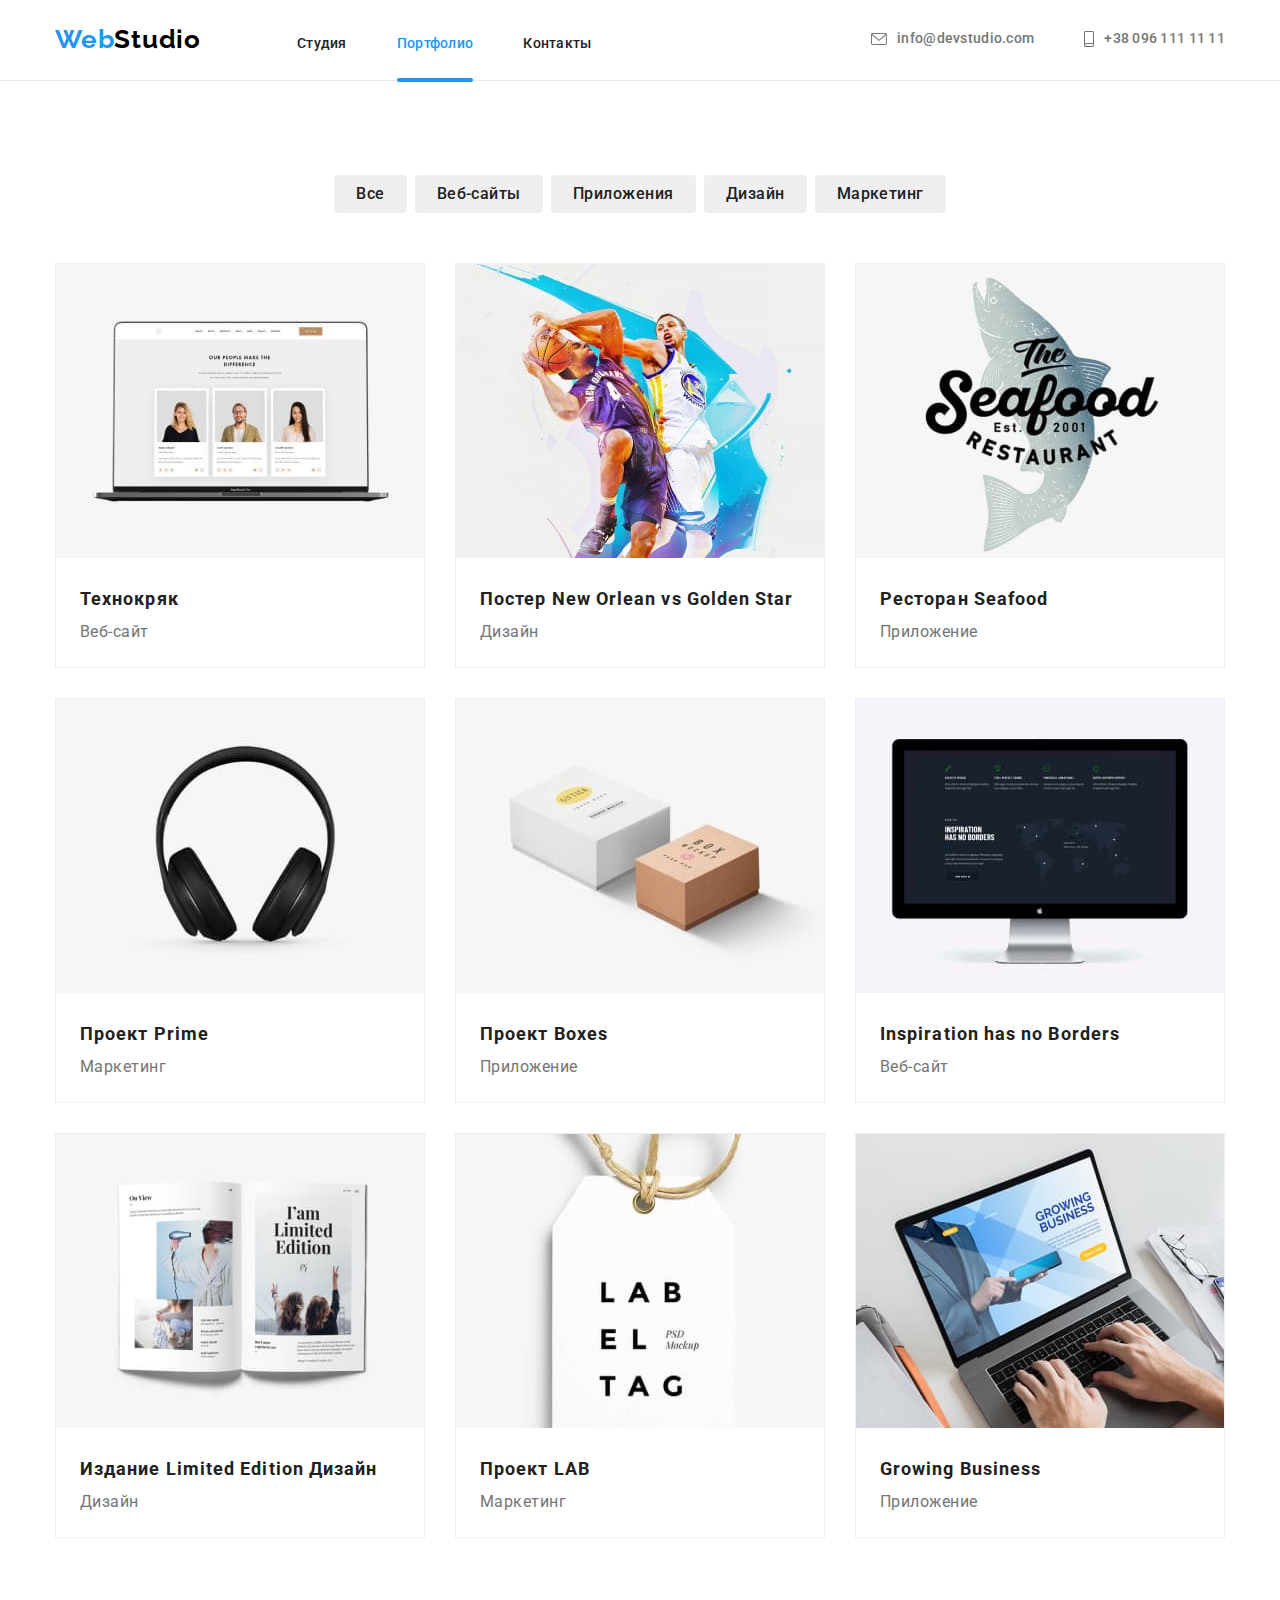
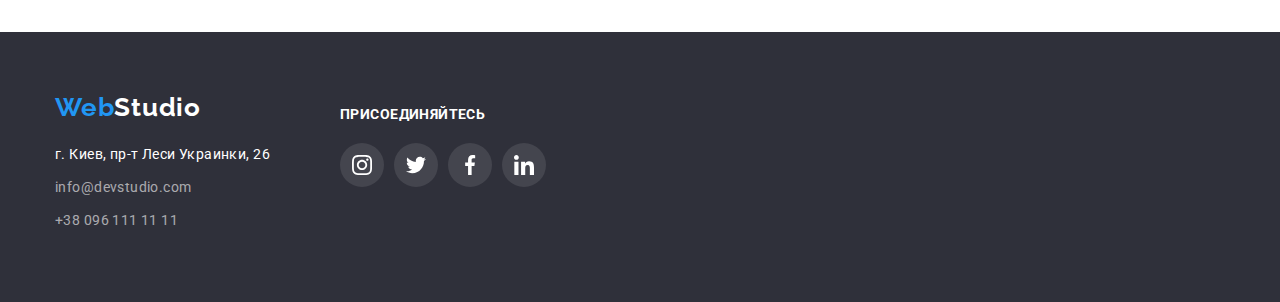
==== commit 0af7b6c9: "GoIT" ====
--- a/portfolio.html
+++ b/portfolio.html
@@ -85,7 +85,7 @@
             <li class="item">
               <div class="description">
                 <img src="./images/laptop.jpg" width="370" alt="laptop" />
-                <div class="description-wrapper">
+                <div class="wrapper">
                   <div class="description-info">
                     Технокряк это современная площадка распространения
                     коронавируса. Компании используют эту платформу для
@@ -101,7 +101,7 @@
             <li class="item">
               <div class="description">
                 <img src="./images/poster.jpg" width="370" alt="poster" />
-                <div class="description-wrapper">
+                <div class="wrapper">
                   <div class="description-info">
                     Технокряк это современная площадка распространения
                     коронавируса. Компании используют эту платформу для
@@ -121,7 +121,7 @@
                   width="370"
                   alt="restaurant"
                 />
-                <div class="description-wrapper">
+                <div class="wrapper">
                   <div class="description-info">
                     Технокряк это современная площадка распространения
                     коронавируса. Компании используют эту платформу для
@@ -141,7 +141,7 @@
                   width="370"
                   alt="headphones"
                 />
-                <div class="description-wrapper">
+                <div class="wrapper">
                   <div class="description-info">
                     Технокряк это современная площадка распространения
                     коронавируса. Компании используют эту платформу для
@@ -157,7 +157,7 @@
             <li class="item">
               <div class="description">
                 <img src="./images/box.jpg" width="370" alt="box" />
-                <div class="description-wrapper">
+                <div class="wrapper">
                   <div class="description-info">
                     Технокряк это современная площадка распространения
                     коронавируса. Компании используют эту платформу для
@@ -173,7 +173,7 @@
             <li class="item">
               <div class="description">
                 <img src="./images/monoblock.jpg" width="370" alt="monoblock" />
-                <div class="description-wrapper">
+                <div class="wrapper">
                   <div class="description-info">
                     Технокряк это современная площадка распространения
                     коронавируса. Компании используют эту платформу для
@@ -189,7 +189,7 @@
             <li class="item">
               <div class="description">
                 <img src="./images/book.jpg" width="370" alt="book" />
-                <div class="description-wrapper">
+                <div class="wrapper">
                   <div class="description-info">
                     Технокряк это современная площадка распространения
                     коронавируса. Компании используют эту платформу для
@@ -205,7 +205,7 @@
             <li class="item">
               <div class="description">
                 <img src="./images/tag.jpg" width="370" alt="tag" />
-                <div class="description-wrapper">
+                <div class="wrapper">
                   <div class="description-info">
                     Технокряк это современная площадка распространения
                     коронавируса. Компании используют эту платформу для
@@ -225,7 +225,7 @@
                   width="370"
                   alt="working"
                 />
-                <div class="description-wrapper">
+                <div class="wrapper">
                   <div class="description-info">
                     Технокряк это современная площадка распространения
                     коронавируса. Компании используют эту платформу для
--- a/css/styles.css
+++ b/css/styles.css
@@ -411,9 +411,11 @@
   width: 170px;
   height: 92px;
   border: 1px solid #afb1b8;
-  transition: color 250ms var(--transition-timing-function);
-}
-.clients .item + .item {
+  border-radius: 4px;
+  transition: color 250ms var(--transition-timing-function),
+    border 250ms var(--transition-timing-function);
+}
+.clients-list .item + .item {
   margin-left: 30px;
 }
 
@@ -435,6 +437,7 @@
   display: flex;
   padding-top: 60px;
   padding-bottom: 60px;
+  align-items: baseline;
   background: var(--secondary-background-color);
 }
 .footer-logo {
@@ -515,6 +518,8 @@
   width: 44px;
   height: 44px;
   border-radius: 50%;
+  transition: background 250ms var(--transition-timing-function),
+    border 250ms var(--transition-timing-function);
   background: rgba(255, 255, 255, 0.1);
 }
 .network-list .item + .item {
@@ -524,9 +529,12 @@
   fill: var(--primary-white-color);
 }
 
-.network .twitter {
+.network .link:hover,
+.network .link:focus {
+  border: 1px solid var(--accent-color);
   background: var(--accent-color);
 }
+
 /* Portfolio Page*/
 .btn {
   display: block;
@@ -543,6 +551,7 @@
   transition: color 250ms var(--transition-timing-function),
     background 250ms var(--transition-timing-function),
     box-shadow 250ms var(--transition-timing-function);
+  border-radius: 4px;
   color: var(--title-tex-color);
 }
 .btn:hover,
@@ -551,7 +560,6 @@
   background: #2196f3;
   box-shadow: 0px 3px 1px rgba(0, 0, 0, 0.1), 0px 1px 2px rgba(0, 0, 0, 0.08),
     0px 2px 2px rgba(0, 0, 0, 0.12);
-  border-radius: 4px;
 }
 
 /*portfolio section*/
@@ -585,8 +593,7 @@
 }
 
 .soft-list .item {
-  transition: transform 250ms var(--transition-timing-function),
-    box-shadow 250ms var(--transition-timing-function);
+  transition: box-shadow 250ms var(--transition-timing-function);
   background: #ffffff;
   border: 1px solid #eeeeee;
 }
@@ -626,14 +633,19 @@
   position: relative;
   overflow: hidden;
 }
-.description-wrapper {
+.wrapper {
   position: absolute;
-  width: 370px;
-  height: 294px;
+  display: block;
+  top: 0;
+  left: 0;
+  width: 100%;
+  height: 100%;
   opacity: 0;
-  overflow: hidden;
-  transform: translateY(0);
-  transition: transform 250ms var(--transition-timing-function);
+
+  transform: translateY(100%);
+  transition: transform 250ms var(--transition-timing-function),
+    opacity 750ms var(--transition-timing-function);
+
   background-color: rgba(33, 150, 243, 0.9);
 }
 .description-info {
@@ -646,8 +658,8 @@
   right: 24px;
   color: #ffffff;
 }
-.description:hover .description-wrapper {
-  transform: translateY(-100%);
+.description:hover .wrapper {
+  transform: translateY(0);
   opacity: 1;
 }
 /*Modal*/
